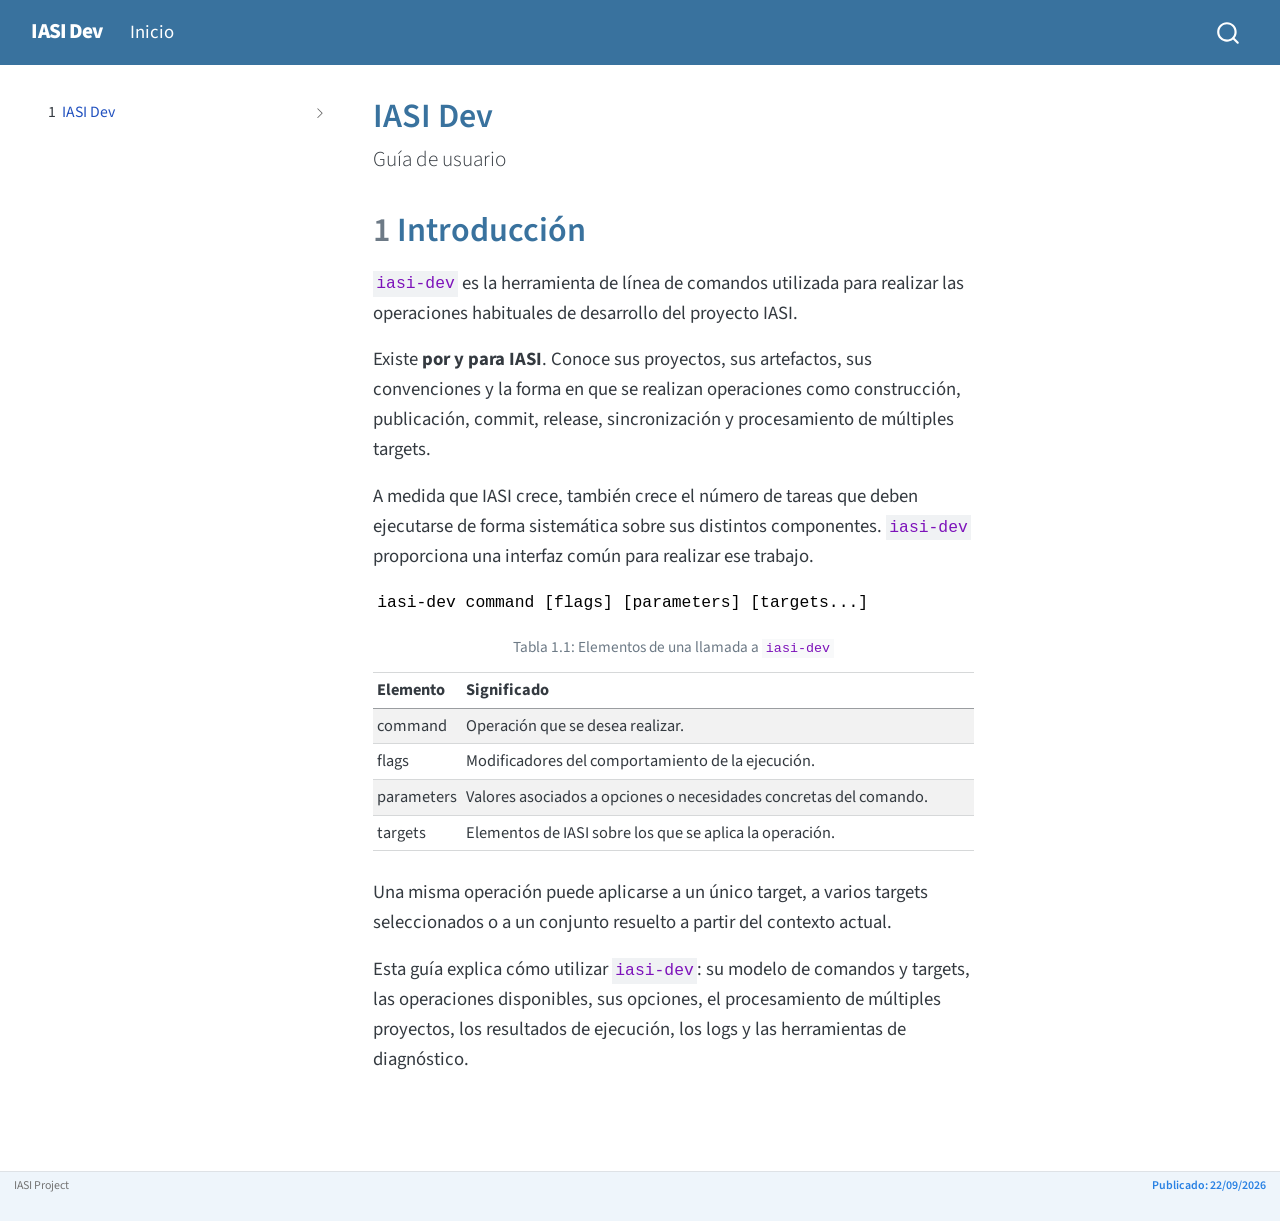
==== release/user-guide/index.html @ b1038f15 "workflow" ====
<!DOCTYPE html>
<html xmlns="http://www.w3.org/1999/xhtml" lang="es" xml:lang="es">
<head>
<meta http-equiv="Content-Type" content="text/html; charset=UTF-8">
<meta charset="utf-8">
<meta name="generator" content="quarto-1.10.18">
<meta name="viewport" content="width=device-width, initial-scale=1.0, user-scalable=yes">
<title>IASI Dev · Guía de usuario</title>
<style>
/* Default styles provided by pandoc.
** See https://pandoc.org/MANUAL.html#variables-for-html for config info.
*/
span.smallcaps{font-variant: small-caps;}
div.columns{display: flex; gap: 1.5em;}
div.column{flex: auto;}
@media screen {
div.columns{gap: min(4vw, 1.5em);}
div.column{overflow-x: auto;}
}
div.hanging-indent{margin-left: 1.5em; text-indent: -1.5em;}
ul.task-list{list-style: none;}
ul.task-list li input[type="checkbox"] {
  width: 0.8em;
  margin: 0 0.8em 0.2em -1em; /* quarto-specific, see https://github.com/quarto-dev/quarto-cli/issues/4556 */ 
  vertical-align: middle;
}
</style>
<script src="site_libs/quarto-nav/quarto-nav.js"></script><script src="site_libs/clipboard/clipboard.min.js"></script><script src="site_libs/quarto-search/autocomplete.umd.js"></script><script src="site_libs/quarto-search/fuse.min.js"></script><script src="site_libs/quarto-search/quarto-search.js"></script><meta name="quarto:offset" content="./">
<script src="site_libs/quarto-html/quarto.js" type="module"></script><script src="site_libs/quarto-html/tabsets/tabsets.js" type="module"></script><script src="site_libs/quarto-html/popper.min.js"></script><script src="site_libs/quarto-html/tippy.umd.min.js"></script><script src="site_libs/quarto-html/anchor.min.js"></script><link href="site_libs/quarto-html/tippy.css" rel="stylesheet">
<link href="site_libs/quarto-html/quarto-syntax-highlighting-64a204ab8560d761af7679ceaba22944.css" rel="stylesheet" id="quarto-text-highlighting-styles">
<script src="site_libs/bootstrap/bootstrap.min.js"></script><link href="site_libs/bootstrap/bootstrap-icons.css" rel="stylesheet">
<link href="site_libs/bootstrap/bootstrap-7a66a9a53c25343b5d082df0b16ea25e.min.css" rel="stylesheet" append-hash="true" id="quarto-bootstrap" data-mode="light">
<script id="quarto-search-options" type="application/json">{
  "location": "navbar",
  "copy-button": false,
  "collapse-after": 3,
  "panel-placement": "end",
  "type": "overlay",
  "limit": 50,
  "keyboard-shortcut": [
    "f",
    "/",
    "s"
  ],
  "show-item-context": false,
  "language": {
    "search-no-results-text": "No se han encontrado resultados",
    "search-matching-documents-text": "documentos encontrados",
    "search-copy-link-title": "Copiar el enlace en la búsqueda",
    "search-hide-matches-text": "Ocultar resultados adicionales",
    "search-more-match-text": "resultado adicional en este documento",
    "search-more-matches-text": "resultados adicionales en este documento",
    "search-clear-button-title": "Borrar",
    "search-text-placeholder": "",
    "search-detached-cancel-button-title": "Cancelar",
    "search-submit-button-title": "Enviar",
    "search-label": "Buscar"
  }
}</script>
</head>
<body class="nav-sidebar floating nav-fixed quarto-light">

<div id="quarto-search-results"></div>
  <header id="quarto-header" class="headroom fixed-top"><nav class="navbar navbar-expand-lg " data-bs-theme="dark"><div class="navbar-container container-fluid">
      <div class="navbar-brand-container mx-auto">
    <a class="navbar-brand" href="./index.html">
    <span class="navbar-title">IASI Dev</span>
    </a>
  </div>
            <div id="quarto-search" class="" title="Buscar"></div>
          <button class="navbar-toggler" type="button" data-bs-toggle="collapse" data-bs-target="#navbarCollapse" aria-controls="navbarCollapse" role="menu" aria-expanded="false" aria-label="Navegación de palanca" onclick="if (window.quartoToggleHeadroom) { window.quartoToggleHeadroom(); }">
  <span class="navbar-toggler-icon"></span>
</button>
          <div class="collapse navbar-collapse" id="navbarCollapse">
            <ul class="navbar-nav navbar-nav-scroll me-auto">
<li class="nav-item">
    <a class="nav-link active" href="./index.html" aria-current="page"> 
<span class="menu-text">Inicio</span></a>
  </li>  
</ul>
</div> <!-- /navcollapse -->
            <div class="quarto-navbar-tools">
</div>
      </div> <!-- /container-fluid -->
    </nav><nav class="quarto-secondary-nav"><div class="container-fluid d-flex">
      <button type="button" class="quarto-btn-toggle btn" data-bs-toggle="collapse" role="button" data-bs-target=".quarto-sidebar-collapse-item" aria-controls="quarto-sidebar" aria-expanded="false" aria-label="Alternar barra lateral" onclick="if (window.quartoToggleHeadroom) { window.quartoToggleHeadroom(); }">
        <i class="bi bi-layout-text-sidebar-reverse"></i>
      </button>
        <nav class="quarto-page-breadcrumbs" aria-label="breadcrumb"><ol class="breadcrumb"><li class="breadcrumb-item"><a href="./index.html"><span class="chapter-number">1</span>  <span class="chapter-title">IASI Dev</span></a></li></ol></nav><a class="flex-grow-1" role="navigation" data-bs-toggle="collapse" data-bs-target=".quarto-sidebar-collapse-item" aria-controls="quarto-sidebar" aria-expanded="false" aria-label="Alternar barra lateral" onclick="if (window.quartoToggleHeadroom) { window.quartoToggleHeadroom(); }">      
        </a>
    </div>
  </nav></header><!-- content --><div id="quarto-content" class="quarto-container page-columns page-rows-contents page-layout-article page-navbar">
<!-- sidebar -->
  <nav id="quarto-sidebar" class="sidebar collapse collapse-horizontal quarto-sidebar-collapse-item sidebar-navigation floating overflow-auto"><div class="sidebar-menu-container"> 
    <ul class="list-unstyled mt-1">
<li class="sidebar-item sidebar-item-section">
  <div class="sidebar-item-container"> 
  <a href="./index.html" class="sidebar-item-text sidebar-link active">
 <span class="menu-text"><span class="chapter-number">1</span>  <span class="chapter-title">IASI Dev</span></span></a>
  <a class="sidebar-item-toggle text-start collapsed" data-bs-toggle="collapse" data-bs-target="#iasi-sidebar--index-html" role="navigation" aria-expanded="false" aria-controls="iasi-sidebar--index-html" aria-label="Toggle section"><i class="bi bi-chevron-right ms-2"></i></a>
</div>
<ul id="iasi-sidebar--index-html" class="collapse list-unstyled sidebar-section depth2">
<li><a href="./index.html#introducci%C3%B3n" id="toc-introducción" class="nav-link active" data-scroll-target="#introducción"><span class="header-section-number">1</span> Introducción</a></li>
  </ul>
</li>
    </ul>
</div>
</nav><div id="quarto-sidebar-glass" class="quarto-sidebar-collapse-item" data-bs-toggle="collapse" data-bs-target=".quarto-sidebar-collapse-item"></div>
<!-- margin-sidebar -->
    <div id="quarto-margin-sidebar" class="sidebar margin-sidebar">
        <nav id="TOC" role="doc-toc" class="toc-active"><h2 id="toc-title">Tabla de contenidos</h2>
   
  <ul>
<li><a href="#introducci%C3%B3n" id="toc-introducción" class="nav-link active" data-scroll-target="#introducción"><span class="header-section-number">1</span> Introducción</a></li>
  </ul></nav>
</div>
<!-- main -->
<main class="content" id="quarto-document-content"><header id="title-block-header" class="quarto-title-block default"><div class="quarto-title">
<h1 class="title">IASI Dev</h1>
<p class="subtitle lead">Guía de usuario</p>
</div>



<div class="quarto-title-meta">

    
  
    
  </div>
  


</header><section id="introducción" class="level1" data-number="1"><h1 data-number="1">
<span class="header-section-number">1</span> Introducción</h1>
<p><code>iasi-dev</code> es la herramienta de línea de comandos utilizada para realizar las operaciones habituales de desarrollo del proyecto IASI.</p>
<p>Existe <strong>por y para IASI</strong>. Conoce sus proyectos, sus artefactos, sus convenciones y la forma en que se realizan operaciones como construcción, publicación, commit, release, sincronización y procesamiento de múltiples targets.</p>
<p>A medida que IASI crece, también crece el número de tareas que deben ejecutarse de forma sistemática sobre sus distintos componentes. <code>iasi-dev</code> proporciona una interfaz común para realizar ese trabajo.</p>
<pre class="text"><code>iasi-dev command [flags] [parameters] [targets...]</code></pre>
<div class="cell">
<div id="tbl-sintaxis" class="cell quarto-float quarto-figure quarto-figure-center anchored">
<figure class="quarto-float quarto-float-tbl figure"><figcaption class="quarto-float-caption-top quarto-float-caption quarto-float-tbl" id="tbl-sintaxis-caption-0ceaefa1-69ba-4598-a22c-09a6ac19f8ca">
Tabla 1.1: Elementos de una llamada a <code>iasi-dev</code>
</figcaption><div aria-describedby="tbl-sintaxis-caption-0ceaefa1-69ba-4598-a22c-09a6ac19f8ca">
<div class="cell-output-display">
<table class="cell caption-top table table-sm table-striped small">
<colgroup>
<col style="width: 14%">
<col style="width: 85%">
</colgroup>
<thead><tr class="header">
<th style="text-align: left;">Elemento</th>
<th style="text-align: left;">Significado</th>
</tr></thead>
<tbody>
<tr class="odd">
<td style="text-align: left;">command</td>
<td style="text-align: left;">Operación que se desea realizar.</td>
</tr>
<tr class="even">
<td style="text-align: left;">flags</td>
<td style="text-align: left;">Modificadores del comportamiento de la ejecución.</td>
</tr>
<tr class="odd">
<td style="text-align: left;">parameters</td>
<td style="text-align: left;">Valores asociados a opciones o necesidades concretas del comando.</td>
</tr>
<tr class="even">
<td style="text-align: left;">targets</td>
<td style="text-align: left;">Elementos de IASI sobre los que se aplica la operación.</td>
</tr>
</tbody>
</table>
</div>
</div>
</figure>
</div>
</div>
<p>Una misma operación puede aplicarse a un único target, a varios targets seleccionados o a un conjunto resuelto a partir del contexto actual.</p>
<p>Esta guía explica cómo utilizar <code>iasi-dev</code>: su modelo de comandos y targets, las operaciones disponibles, sus opciones, el procesamiento de múltiples proyectos, los resultados de ejecución, los logs y las herramientas de diagnóstico.</p>


</section></main><!-- /main --><script id="quarto-html-after-body" type="application/javascript">
  window.document.addEventListener("DOMContentLoaded", function (event) {
    const icon = "";
    const anchorJS = new window.AnchorJS();
    anchorJS.options = {
      placement: 'right',
      icon: icon
    };
    anchorJS.add('.anchored');
    const isCodeAnnotation = (el) => {
      for (const clz of el.classList) {
        if (clz.startsWith('code-annotation-')) {                     
          return true;
        }
      }
      return false;
    }
    const onCopySuccess = function(e) {
      // button target
      const button = e.trigger;
      // don't keep focus
      button.blur();
      // flash "checked"
      button.classList.add('code-copy-button-checked');
      var currentTitle = button.getAttribute("title");
      button.setAttribute("title", "Copiado");
      let tooltip;
      if (window.bootstrap) {
        button.setAttribute("data-bs-toggle", "tooltip");
        button.setAttribute("data-bs-placement", "left");
        button.setAttribute("data-bs-title", "Copiado");
        tooltip = new bootstrap.Tooltip(button, 
          { trigger: "manual", 
            customClass: "code-copy-button-tooltip",
            offset: [0, -8]});
        tooltip.show();    
      }
      setTimeout(function() {
        if (tooltip) {
          tooltip.hide();
          button.removeAttribute("data-bs-title");
          button.removeAttribute("data-bs-toggle");
          button.removeAttribute("data-bs-placement");
        }
        button.setAttribute("title", currentTitle);
        button.classList.remove('code-copy-button-checked');
      }, 1000);
      // clear code selection
      e.clearSelection();
    }
    const getTextToCopy = function(trigger) {
      const outerScaffold = trigger.parentElement.cloneNode(true);
      const codeEl = outerScaffold.querySelector('code');
      for (const childEl of codeEl.children) {
        if (isCodeAnnotation(childEl)) {
          childEl.remove();
        }
      }
      return codeEl.innerText;
    }
    const clipboard = new window.ClipboardJS('.code-copy-button:not([data-in-quarto-modal])', {
      text: getTextToCopy
    });
    clipboard.on('success', onCopySuccess);
    if (window.document.getElementById('quarto-embedded-source-code-modal')) {
      const clipboardModal = new window.ClipboardJS('.code-copy-button[data-in-quarto-modal]', {
        text: getTextToCopy,
        container: window.document.getElementById('quarto-embedded-source-code-modal')
      });
      clipboardModal.on('success', onCopySuccess);
    }
      var localhostRegex = new RegExp(/^(?:http|https):\/\/localhost\:?[0-9]*\//);
      var mailtoRegex = new RegExp(/^mailto:/);
        var filterRegex = new RegExp('/' + window.location.host + '/');
      var isInternal = (href) => {
          return filterRegex.test(href) || localhostRegex.test(href) || mailtoRegex.test(href);
      }
      // Inspect non-navigation links and adorn them if external
     var links = window.document.querySelectorAll('a[href]:not(.nav-link):not(.navbar-brand):not(.toc-action):not(.sidebar-link):not(.sidebar-item-toggle):not(.pagination-link):not(.no-external):not([aria-hidden]):not(.dropdown-item):not(.quarto-navigation-tool):not(.about-link)');
      for (var i=0; i<links.length; i++) {
        const link = links[i];
        if (!isInternal(link.href)) {
          // undo the damage that might have been done by quarto-nav.js in the case of
          // links that we want to consider external
          if (link.dataset.originalHref !== undefined) {
            link.href = link.dataset.originalHref;
          }
        }
      }
    function tippyHover(el, contentFn, onTriggerFn, onUntriggerFn) {
      const config = {
        allowHTML: true,
        maxWidth: 500,
        delay: 100,
        arrow: false,
        appendTo: function(el) {
            return el.parentElement;
        },
        interactive: true,
        interactiveBorder: 10,
        theme: 'quarto',
        placement: 'bottom-start',
      };
      if (contentFn) {
        config.content = contentFn;
      }
      if (onTriggerFn) {
        config.onTrigger = onTriggerFn;
      }
      if (onUntriggerFn) {
        config.onUntrigger = onUntriggerFn;
      }
      window.tippy(el, config); 
    }
    const noterefs = window.document.querySelectorAll('a[role="doc-noteref"]');
    for (var i=0; i<noterefs.length; i++) {
      const ref = noterefs[i];
      tippyHover(ref, function() {
        // use id or data attribute instead here
        let href = ref.getAttribute('data-footnote-href') || ref.getAttribute('href');
        try { href = new URL(href).hash; } catch {}
        const id = href.replace(/^#\/?/, "");
        const note = window.document.getElementById(id);
        if (note) {
          return note.innerHTML;
        } else {
          return "";
        }
      });
    }
    const xrefs = window.document.querySelectorAll('a.quarto-xref');
    const processXRef = (id, note) => {
      // Strip column container classes
      const stripColumnClz = (el) => {
        el.classList.remove("page-full", "page-columns");
        if (el.children) {
          for (const child of el.children) {
            stripColumnClz(child);
          }
        }
      }
      stripColumnClz(note)
      if (id === null || id.startsWith('sec-')) {
        // Special case sections, only their first couple elements
        const container = document.createElement("div");
        if (note.children && note.children.length > 2) {
          container.appendChild(note.children[0].cloneNode(true));
          for (let i = 1; i < note.children.length; i++) {
            const child = note.children[i];
            if (child.tagName === "P" && child.innerText === "") {
              continue;
            } else {
              container.appendChild(child.cloneNode(true));
              break;
            }
          }
          if (window.Quarto?.typesetMath) {
            window.Quarto.typesetMath(container);
          }
          return container.innerHTML
        } else {
          if (window.Quarto?.typesetMath) {
            window.Quarto.typesetMath(note);
          }
          return note.innerHTML;
        }
      } else {
        // Remove any anchor links if they are present
        const anchorLink = note.querySelector('a.anchorjs-link');
        if (anchorLink) {
          anchorLink.remove();
        }
        if (window.Quarto?.typesetMath) {
          window.Quarto.typesetMath(note);
        }
        if (note.classList.contains("callout")) {
          return note.outerHTML;
        } else {
          return note.innerHTML;
        }
      }
    }
    for (var i=0; i<xrefs.length; i++) {
      const xref = xrefs[i];
      tippyHover(xref, undefined, function(instance) {
        instance.disable();
        let url = xref.getAttribute('href');
        let hash = undefined; 
        if (url.startsWith('#')) {
          hash = url;
        } else {
          try { hash = new URL(url).hash; } catch {}
        }
        if (hash) {
          const id = hash.replace(/^#\/?/, "");
          const note = window.document.getElementById(id);
          if (note !== null) {
            try {
              const html = processXRef(id, note.cloneNode(true));
              instance.setContent(html);
            } finally {
              instance.enable();
              instance.show();
            }
          } else {
            // See if we can fetch this
            fetch(url.split('#')[0])
            .then(res => res.text())
            .then(html => {
              const parser = new DOMParser();
              const htmlDoc = parser.parseFromString(html, "text/html");
              const note = htmlDoc.getElementById(id);
              if (note !== null) {
                const html = processXRef(id, note);
                instance.setContent(html);
              } 
            }).finally(() => {
              instance.enable();
              instance.show();
            });
          }
        } else {
          // See if we can fetch a full url (with no hash to target)
          // This is a special case and we should probably do some content thinning / targeting
          fetch(url)
          .then(res => res.text())
          .then(html => {
            const parser = new DOMParser();
            const htmlDoc = parser.parseFromString(html, "text/html");
            const note = htmlDoc.querySelector('main.content');
            if (note !== null) {
              // This should only happen for chapter cross references
              // (since there is no id in the URL)
              // remove the first header
              if (note.children.length > 0 && note.children[0].tagName === "HEADER") {
                note.children[0].remove();
              }
              const html = processXRef(null, note);
              instance.setContent(html);
            } 
          }).finally(() => {
            instance.enable();
            instance.show();
          });
        }
      }, function(instance) {
      });
    }
        let selectedAnnoteEl;
        const selectorForAnnotation = ( cell, annotation) => {
          let cellAttr = 'data-code-cell="' + cell + '"';
          let lineAttr = 'data-code-annotation="' +  annotation + '"';
          const selector = 'span[' + cellAttr + '][' + lineAttr + ']';
          return selector;
        }
        const selectCodeLines = (annoteEl) => {
          const doc = window.document;
          const targetCell = annoteEl.getAttribute("data-target-cell");
          const targetAnnotation = annoteEl.getAttribute("data-target-annotation");
          const annoteSpan = window.document.querySelector(selectorForAnnotation(targetCell, targetAnnotation));
          const lines = annoteSpan.getAttribute("data-code-lines").split(",");
          const lineIds = lines.map((line) => {
            return targetCell + "-" + line;
          })
          let top = null;
          let height = null;
          let parent = null;
          if (lineIds.length > 0) {
              //compute the position of the single el (top and bottom and make a div)
              const el = window.document.getElementById(lineIds[0]);
              top = el.offsetTop;
              height = el.offsetHeight;
              parent = el.parentElement.parentElement;
            if (lineIds.length > 1) {
              const lastEl = window.document.getElementById(lineIds[lineIds.length - 1]);
              const bottom = lastEl.offsetTop + lastEl.offsetHeight;
              height = bottom - top;
            }
            if (top !== null && height !== null && parent !== null) {
              // cook up a div (if necessary) and position it 
              let div = window.document.getElementById("code-annotation-line-highlight");
              if (div === null) {
                div = window.document.createElement("div");
                div.setAttribute("id", "code-annotation-line-highlight");
                div.style.position = 'absolute';
                parent.appendChild(div);
              }
              div.style.top = top - 2 + "px";
              div.style.height = height + 4 + "px";
              div.style.left = 0;
              let gutterDiv = window.document.getElementById("code-annotation-line-highlight-gutter");
              if (gutterDiv === null) {
                gutterDiv = window.document.createElement("div");
                gutterDiv.setAttribute("id", "code-annotation-line-highlight-gutter");
                gutterDiv.style.position = 'absolute';
                const codeCell = window.document.getElementById(targetCell);
                const gutter = codeCell.querySelector('.code-annotation-gutter');
                gutter.appendChild(gutterDiv);
              }
              gutterDiv.style.top = top - 2 + "px";
              gutterDiv.style.height = height + 4 + "px";
            }
            selectedAnnoteEl = annoteEl;
          }
        };
        const unselectCodeLines = () => {
          const elementsIds = ["code-annotation-line-highlight", "code-annotation-line-highlight-gutter"];
          elementsIds.forEach((elId) => {
            const div = window.document.getElementById(elId);
            if (div) {
              div.remove();
            }
          });
          selectedAnnoteEl = undefined;
        };
          // Handle positioning of the toggle
      window.addEventListener(
        "resize",
        throttle(() => {
          elRect = undefined;
          if (selectedAnnoteEl) {
            selectCodeLines(selectedAnnoteEl);
          }
        }, 10)
      );
      function throttle(fn, ms) {
      let throttle = false;
      let timer;
        return (...args) => {
          if(!throttle) { // first call gets through
              fn.apply(this, args);
              throttle = true;
          } else { // all the others get throttled
              if(timer) clearTimeout(timer); // cancel #2
              timer = setTimeout(() => {
                fn.apply(this, args);
                timer = throttle = false;
              }, ms);
          }
        };
      }
        // Attach click handler to the DT
        const annoteDls = window.document.querySelectorAll('dt[data-target-cell]');
        for (const annoteDlNode of annoteDls) {
          annoteDlNode.addEventListener('click', (event) => {
            const clickedEl = event.target;
            if (clickedEl !== selectedAnnoteEl) {
              unselectCodeLines();
              const activeEl = window.document.querySelector('dt[data-target-cell].code-annotation-active');
              if (activeEl) {
                activeEl.classList.remove('code-annotation-active');
              }
              selectCodeLines(clickedEl);
              clickedEl.classList.add('code-annotation-active');
            } else {
              // Unselect the line
              unselectCodeLines();
              clickedEl.classList.remove('code-annotation-active');
            }
          });
        }
    const findCites = (el) => {
      const parentEl = el.parentElement;
      if (parentEl) {
        const cites = parentEl.dataset.cites;
        if (cites) {
          return {
            el,
            cites: cites.split(' ')
          };
        } else {
          return findCites(el.parentElement)
        }
      } else {
        return undefined;
      }
    };
    var bibliorefs = window.document.querySelectorAll('a[role="doc-biblioref"]');
    for (var i=0; i<bibliorefs.length; i++) {
      const ref = bibliorefs[i];
      const citeInfo = findCites(ref);
      if (citeInfo) {
        tippyHover(citeInfo.el, function() {
          var popup = window.document.createElement('div');
          citeInfo.cites.forEach(function(cite) {
            var citeDiv = window.document.createElement('div');
            citeDiv.classList.add('hanging-indent');
            citeDiv.classList.add('csl-entry');
            var biblioDiv = window.document.getElementById('ref-' + cite);
            if (biblioDiv) {
              citeDiv.innerHTML = biblioDiv.innerHTML;
            }
            popup.appendChild(citeDiv);
          });
          return popup.innerHTML;
        });
      }
    }
  });
  </script>
</div> <!-- /content -->
<footer class="footer"><div class="nav-footer">
    <div class="nav-footer-left">
<p>IASI Project</p>
</div>   
    <div class="nav-footer-center">
       
    </div>
    <div class="nav-footer-right">
<p><span id="iasi-publish-date">Publicado: 22/09/2026</span></p>
</div>
  </div>
</footer>
</body>
</html>
---- release/user-guide/site_libs/quarto-html/tippy.css ----
.tippy-box[data-animation=fade][data-state=hidden]{opacity:0}[data-tippy-root]{max-width:calc(100vw - 10px)}.tippy-box{position:relative;background-color:#333;color:#fff;border-radius:4px;font-size:14px;line-height:1.4;white-space:normal;outline:0;transition-property:transform,visibility,opacity}.tippy-box[data-placement^=top]>.tippy-arrow{bottom:0}.tippy-box[data-placement^=top]>.tippy-arrow:before{bottom:-7px;left:0;border-width:8px 8px 0;border-top-color:initial;transform-origin:center top}.tippy-box[data-placement^=bottom]>.tippy-arrow{top:0}.tippy-box[data-placement^=bottom]>.tippy-arrow:before{top:-7px;left:0;border-width:0 8px 8px;border-bottom-color:initial;transform-origin:center bottom}.tippy-box[data-placement^=left]>.tippy-arrow{right:0}.tippy-box[data-placement^=left]>.tippy-arrow:before{border-width:8px 0 8px 8px;border-left-color:initial;right:-7px;transform-origin:center left}.tippy-box[data-placement^=right]>.tippy-arrow{left:0}.tippy-box[data-placement^=right]>.tippy-arrow:before{left:-7px;border-width:8px 8px 8px 0;border-right-color:initial;transform-origin:center right}.tippy-box[data-inertia][data-state=visible]{transition-timing-function:cubic-bezier(.54,1.5,.38,1.11)}.tippy-arrow{width:16px;height:16px;color:#333}.tippy-arrow:before{content:"";position:absolute;border-color:transparent;border-style:solid}.tippy-content{position:relative;padding:5px 9px;z-index:1}
---- release/user-guide/site_libs/quarto-html/quarto-syntax-highlighting-64a204ab8560d761af7679ceaba22944.css ----
/* quarto syntax highlight colors */
:root {
  --quarto-hl-ot-color: #003B4F;
  --quarto-hl-at-color: #657422;
  --quarto-hl-ss-color: #20794D;
  --quarto-hl-an-color: #5E5E5E;
  --quarto-hl-fu-color: #4758AB;
  --quarto-hl-st-color: #20794D;
  --quarto-hl-cf-color: #003B4F;
  --quarto-hl-op-color: #5E5E5E;
  --quarto-hl-er-color: #AD0000;
  --quarto-hl-bn-color: #AD0000;
  --quarto-hl-al-color: #AD0000;
  --quarto-hl-va-color: #111111;
  --quarto-hl-bu-color: inherit;
  --quarto-hl-ex-color: inherit;
  --quarto-hl-pp-color: #AD0000;
  --quarto-hl-in-color: #5E5E5E;
  --quarto-hl-vs-color: #20794D;
  --quarto-hl-wa-color: #5E5E5E;
  --quarto-hl-do-color: #5E5E5E;
  --quarto-hl-im-color: #00769E;
  --quarto-hl-ch-color: #20794D;
  --quarto-hl-dt-color: #AD0000;
  --quarto-hl-fl-color: #AD0000;
  --quarto-hl-co-color: #5E5E5E;
  --quarto-hl-cv-color: #5E5E5E;
  --quarto-hl-cn-color: #8f5902;
  --quarto-hl-sc-color: #5E5E5E;
  --quarto-hl-dv-color: #AD0000;
  --quarto-hl-kw-color: #003B4F;
}

/* other quarto variables */
:root {
  --quarto-font-monospace: SFMono-Regular, Menlo, Monaco, Consolas, "Liberation Mono", "Courier New", monospace;
}

/* syntax highlight based on Pandoc's rules */
pre > code.sourceCode > span {
  color: #003B4F;
}

code.sourceCode > span {
  color: #003B4F;
}

div.sourceCode,
div.sourceCode pre.sourceCode {
  color: #003B4F;
}

/* Normal */
code span {
  color: #003B4F;
}

/* Alert */
code span.al {
  color: #AD0000;
  font-style: inherit;
}

/* Annotation */
code span.an {
  color: #5E5E5E;
  font-style: inherit;
}

/* Attribute */
code span.at {
  color: #657422;
  font-style: inherit;
}

/* BaseN */
code span.bn {
  color: #AD0000;
  font-style: inherit;
}

/* BuiltIn */
code span.bu {
  font-style: inherit;
}

/* ControlFlow */
code span.cf {
  color: #003B4F;
  font-weight: bold;
  font-style: inherit;
}

/* Char */
code span.ch {
  color: #20794D;
  font-style: inherit;
}

/* Constant */
code span.cn {
  color: #8f5902;
  font-style: inherit;
}

/* Comment */
code span.co {
  color: #5E5E5E;
  font-style: inherit;
}

/* CommentVar */
code span.cv {
  color: #5E5E5E;
  font-style: italic;
}

/* Documentation */
code span.do {
  color: #5E5E5E;
  font-style: italic;
}

/* DataType */
code span.dt {
  color: #AD0000;
  font-style: inherit;
}

/* DecVal */
code span.dv {
  color: #AD0000;
  font-style: inherit;
}

/* Error */
code span.er {
  color: #AD0000;
  font-style: inherit;
}

/* Extension */
code span.ex {
  font-style: inherit;
}

/* Float */
code span.fl {
  color: #AD0000;
  font-style: inherit;
}

/* Function */
code span.fu {
  color: #4758AB;
  font-style: inherit;
}

/* Import */
code span.im {
  color: #00769E;
  font-style: inherit;
}

/* Information */
code span.in {
  color: #5E5E5E;
  font-style: inherit;
}

/* Keyword */
code span.kw {
  color: #003B4F;
  font-weight: bold;
  font-style: inherit;
}

/* Operator */
code span.op {
  color: #5E5E5E;
  font-style: inherit;
}

/* Other */
code span.ot {
  color: #003B4F;
  font-style: inherit;
}

/* Preprocessor */
code span.pp {
  color: #AD0000;
  font-style: inherit;
}

/* SpecialChar */
code span.sc {
  color: #5E5E5E;
  font-style: inherit;
}

/* SpecialString */
code span.ss {
  color: #20794D;
  font-style: inherit;
}

/* String */
code span.st {
  color: #20794D;
  font-style: inherit;
}

/* Variable */
code span.va {
  color: #111111;
  font-style: inherit;
}

/* VerbatimString */
code span.vs {
  color: #20794D;
  font-style: inherit;
}

/* Warning */
code span.wa {
  color: #5E5E5E;
  font-style: italic;
}

.prevent-inlining {
  content: "</";
}

/*# sourceMappingURL=9d8d5bb603a83b8298b89080a598c93b.css.map */
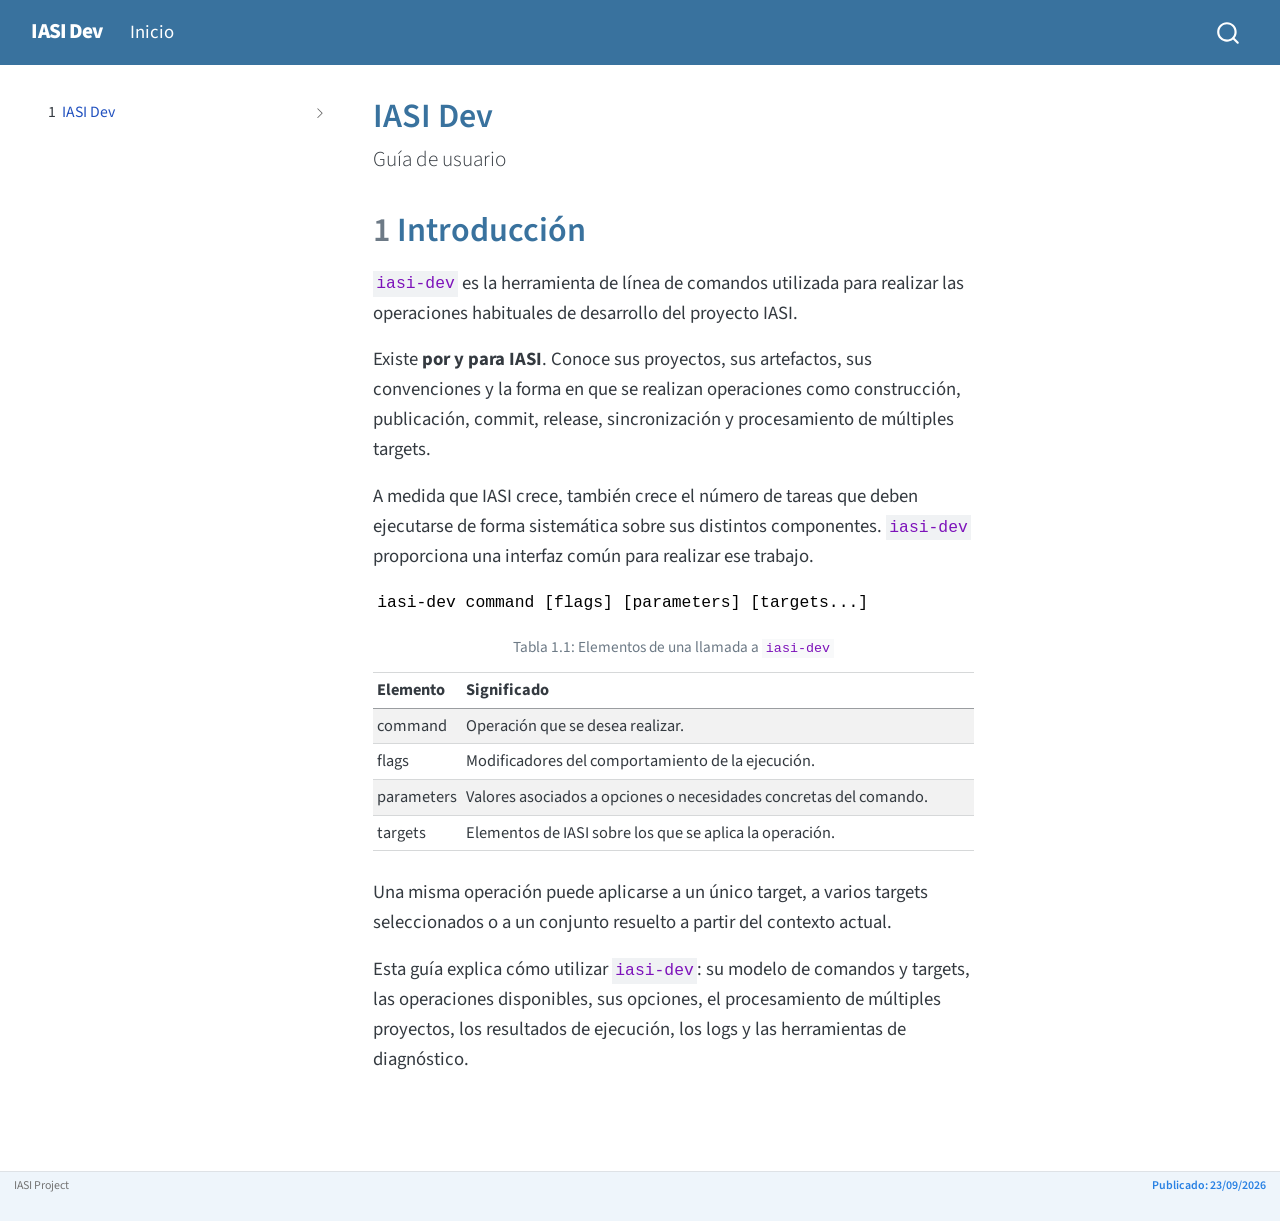
==== commit e28f82b5: "workflow" ====
--- a/release/user-guide/index.html
+++ b/release/user-guide/index.html
@@ -589,7 +589,7 @@
        
     </div>
     <div class="nav-footer-right">
-<p><span id="iasi-publish-date">Publicado: 22/09/2026</span></p>
+<p><span id="iasi-publish-date">Publicado: 23/09/2026</span></p>
 </div>
   </div>
 </footer>
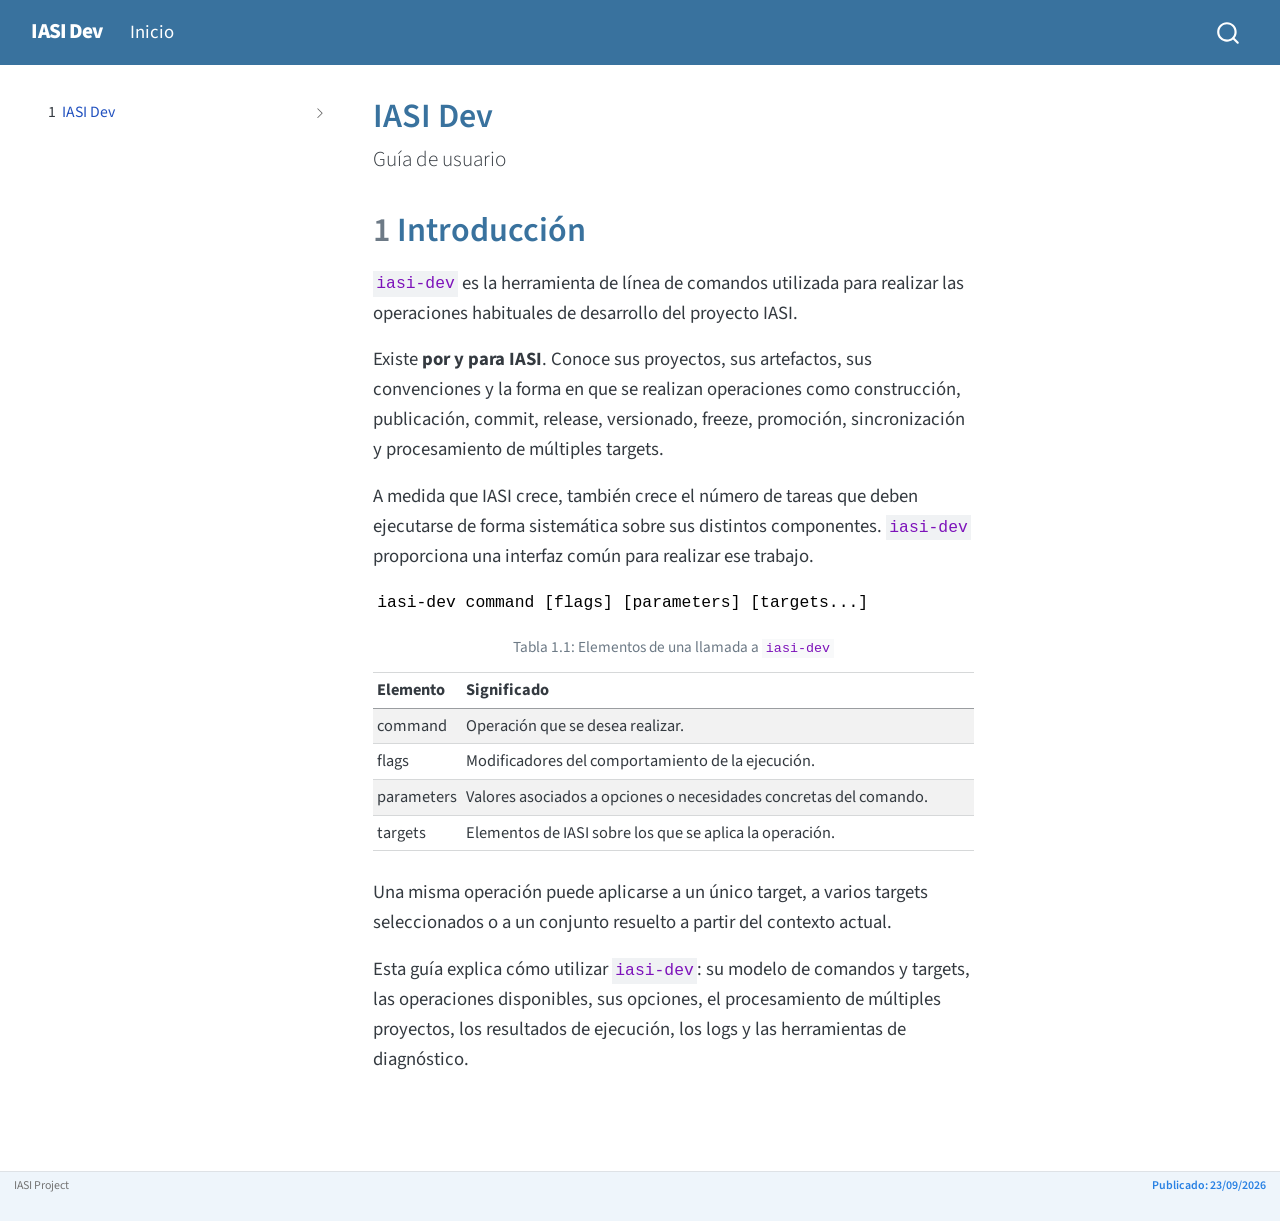
==== commit abd89606: "updated user-guide and developer-guide" ====
--- a/release/user-guide/index.html
+++ b/release/user-guide/index.html
@@ -134,7 +134,7 @@
 </header><section id="introducción" class="level1" data-number="1"><h1 data-number="1">
 <span class="header-section-number">1</span> Introducción</h1>
 <p><code>iasi-dev</code> es la herramienta de línea de comandos utilizada para realizar las operaciones habituales de desarrollo del proyecto IASI.</p>
-<p>Existe <strong>por y para IASI</strong>. Conoce sus proyectos, sus artefactos, sus convenciones y la forma en que se realizan operaciones como construcción, publicación, commit, release, sincronización y procesamiento de múltiples targets.</p>
+<p>Existe <strong>por y para IASI</strong>. Conoce sus proyectos, sus artefactos, sus convenciones y la forma en que se realizan operaciones como construcción, publicación, commit, release, versionado, freeze, promoción, sincronización y procesamiento de múltiples targets.</p>
 <p>A medida que IASI crece, también crece el número de tareas que deben ejecutarse de forma sistemática sobre sus distintos componentes. <code>iasi-dev</code> proporciona una interfaz común para realizar ese trabajo.</p>
 <pre class="text"><code>iasi-dev command [flags] [parameters] [targets...]</code></pre>
 <div class="cell">
